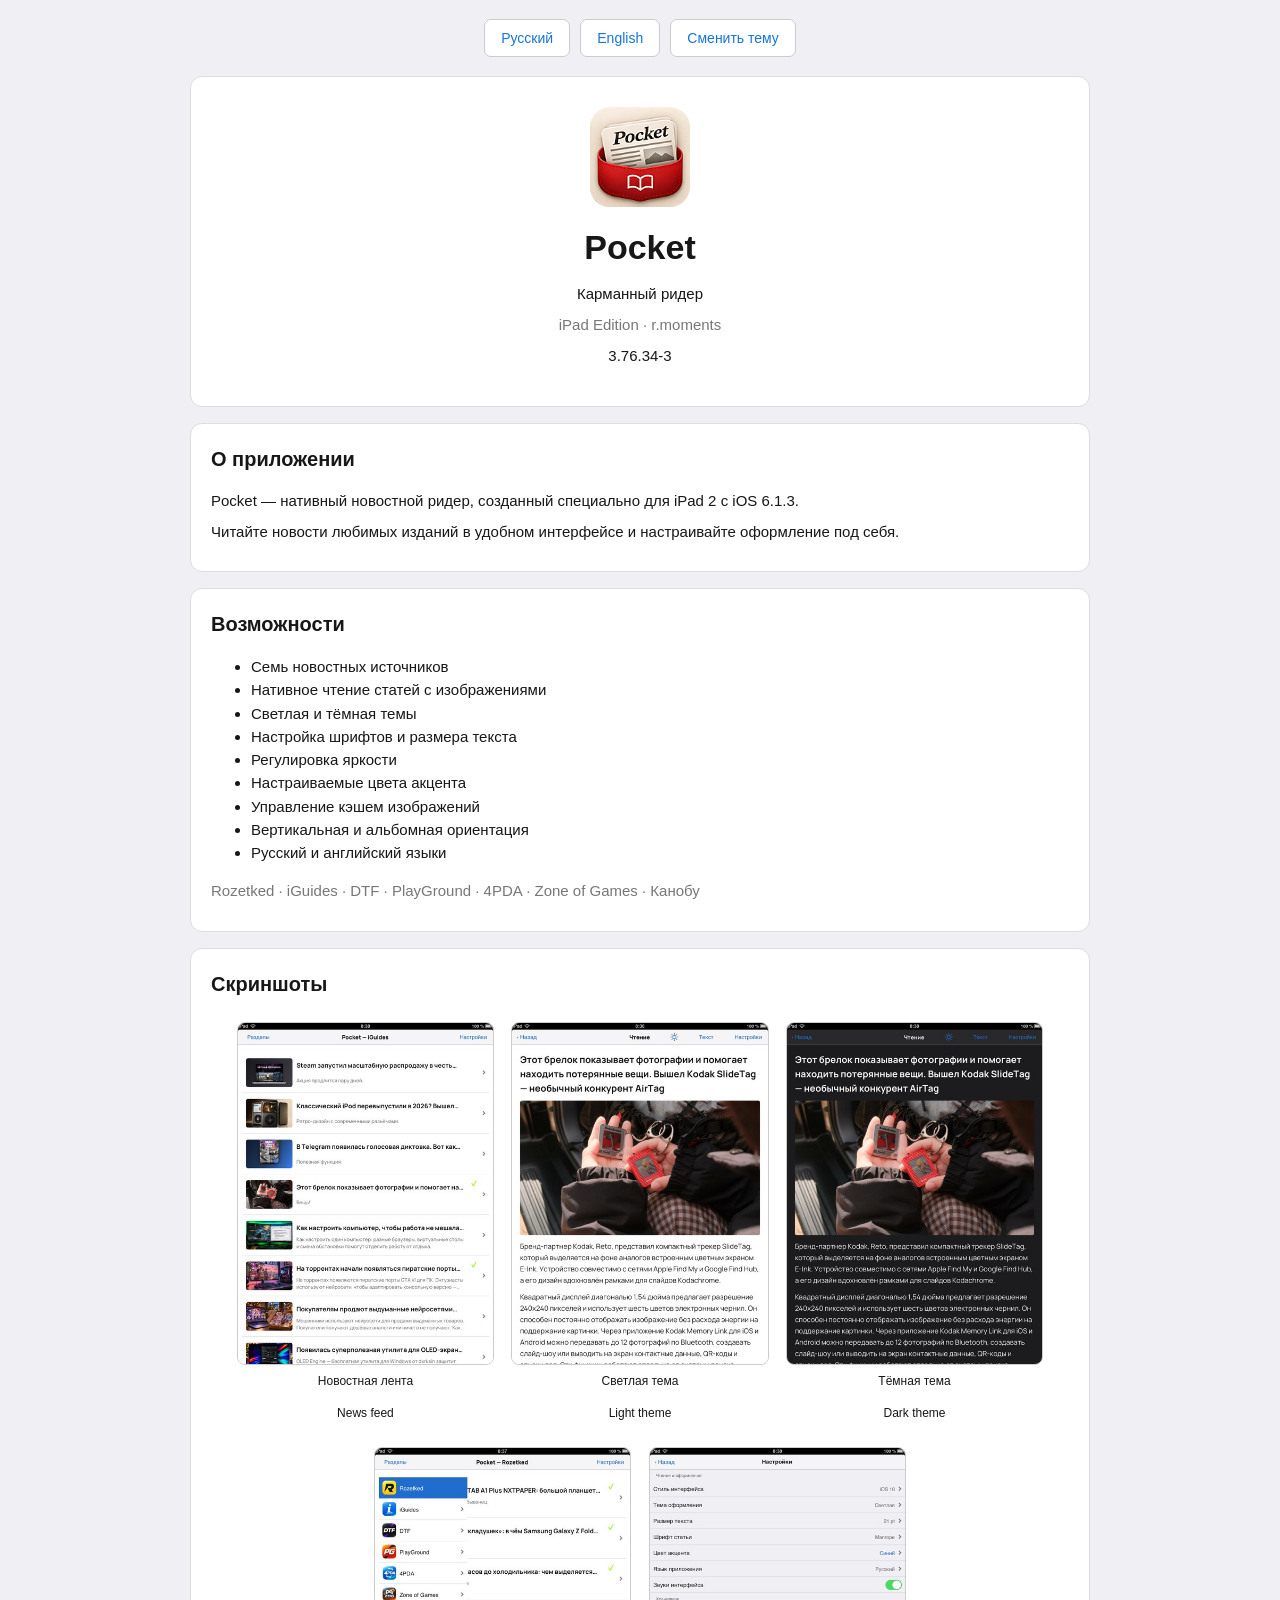
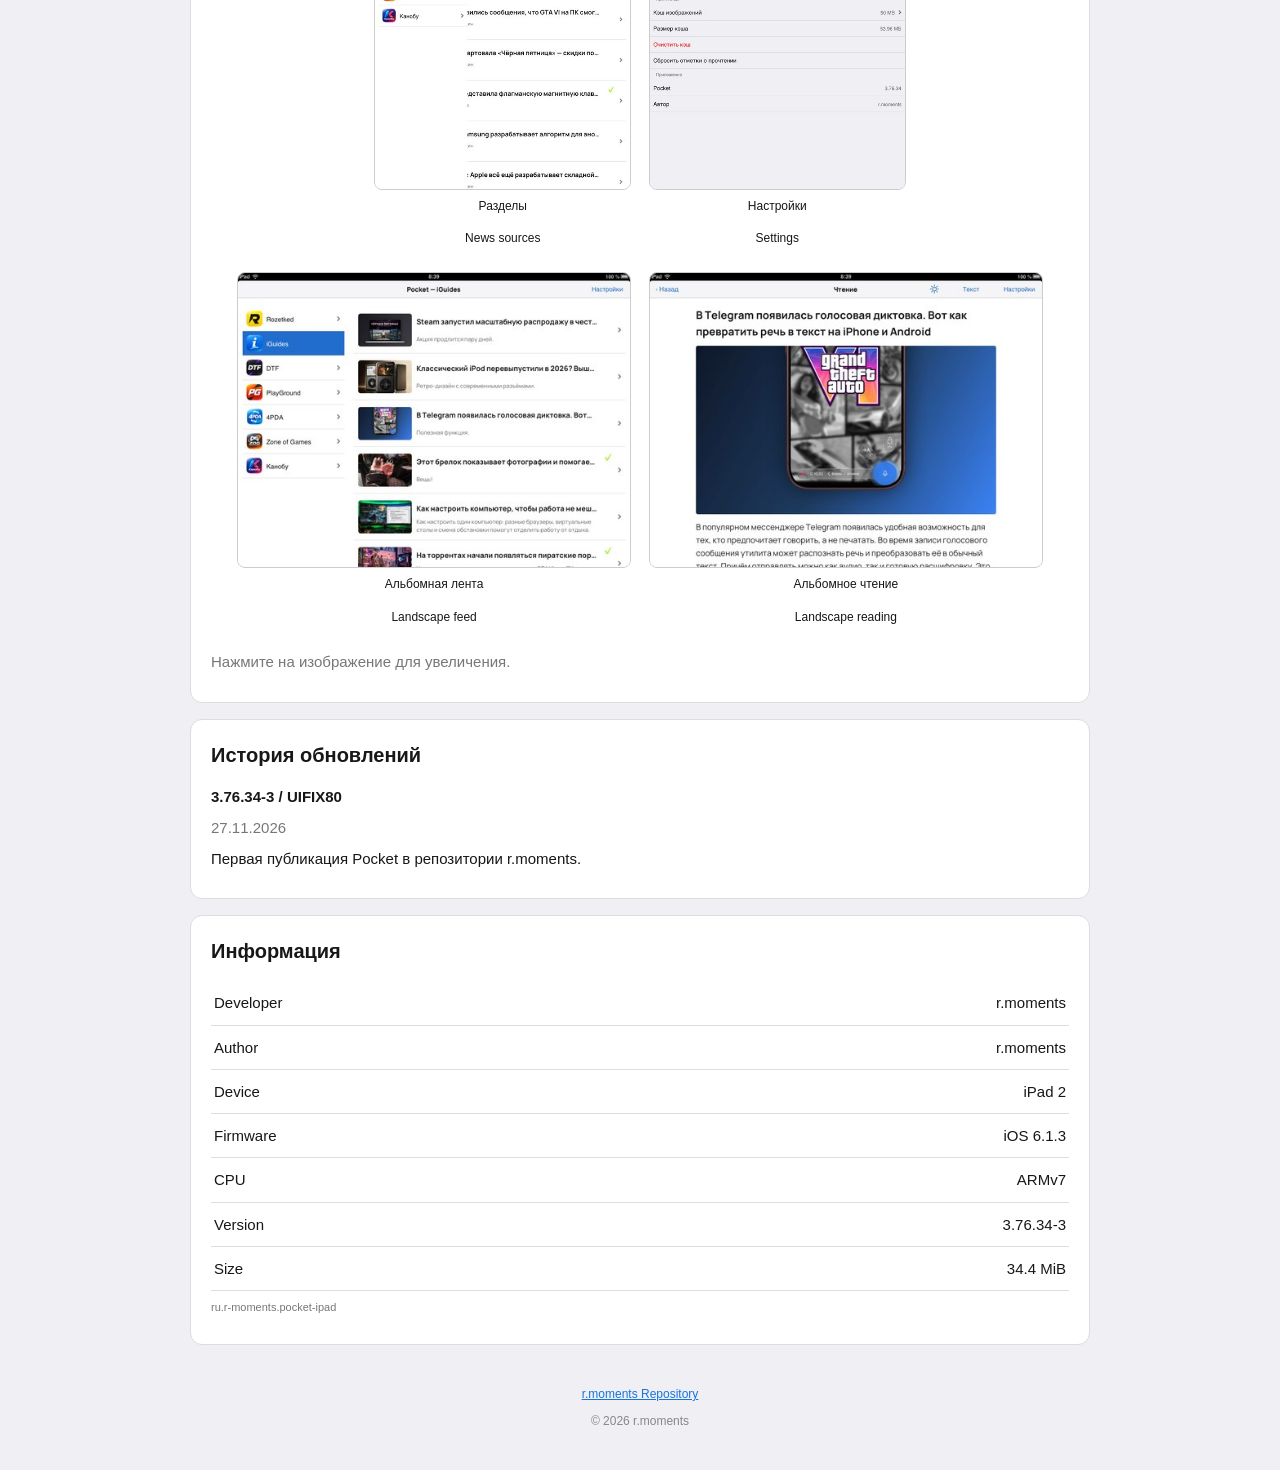
==== depictions/ru.r-moments.pocket-ipad/index.html @ 806d5dae "Update r.moments Repository" ====
<!DOCTYPE html>
<html lang="ru">
<head>
<meta charset="UTF-8">
<meta name="viewport" content="width=device-width, initial-scale=1.0">
<title>Pocket - iPad | r.moments</title>
<style>
* {-webkit-box-sizing:border-box;box-sizing:border-box}
body {
 margin:0;padding:16px;background:#efeff4;
 color:#171717;font-family:Helvetica,Arial,sans-serif;
 font-size:15px;line-height:1.55
}
main {display:block;max-width:900px;margin:0 auto}
.panel {
 background:#fff;border:1px solid #ddd;
 border-radius:12px;padding:20px;margin-bottom:16px
}
.hero {text-align:center;padding:30px 16px}
.hero img {width:100px;height:100px;border-radius:20px}
h1 {font-size:34px;margin:8px 0 0}
h2 {font-size:20px;margin:0 0 14px}
p {margin:8px 0}
.muted {color:#777}
.controls {text-align:center;margin-bottom:16px}
button {
 background:#fff;color:#1675db;border:1px solid #ccc;
 border-radius:7px;padding:10px 16px;margin:3px;
 font-size:14px;cursor:pointer
}
.info {width:100%;border-collapse:collapse}
.info td {padding:10px 3px;border-bottom:1px solid #ddd}
.info td:last-child {text-align:right}
.gallery {text-align:center}
.shot {
 display:inline-block;vertical-align:top;
 width:30%;margin:1%;text-decoration:none;color:inherit
}
.shot img {
 display:block;width:100%;height:auto;
 border:1px solid #ccc;border-radius:8px
}
.shot span {display:block;font-size:12px;padding:7px 0}
.wide {width:46%}
a {color:#1675db}
footer {text-align:center;color:#888;padding:16px;font-size:12px}
.en {display:none}
body.english .ru {display:none}
body.english .en {display:block}
body.english span.en {display:inline}
body.dark {background:#151515;color:#eee}
body.dark .panel {background:#242424;border-color:#393939}
body.dark button {background:#292929;border-color:#444;color:#69aaff}
body.dark .muted {color:#aaa}
body.dark .info td {border-color:#444}
body.dark a {color:#69aaff}
@media(max-width:500px){
 body {padding:10px}
 .panel {padding:14px}
 .shot {width:46%}
 .wide {width:96%}
}
</style>
</head>
<body>
<main>

<div class="controls">
<button onclick="language('ru')">Русский</button>
<button onclick="language('en')">English</button>
<button onclick="theme()">
<span class="ru">Сменить тему</span>
<span class="en">Switch theme</span>
</button>
</div>

<div class="panel hero">
<img src="Icon.png" alt="Pocket">
<h1>Pocket</h1>
<p class="ru">Карманный ридер</p>
<p class="en">Your pocket news reader</p>
<p class="muted">iPad Edition &middot; r.moments</p>
<p id="version">3.76.34-3</p>
</div>

<div class="panel">
<h2 class="ru">О приложении</h2>
<h2 class="en">About</h2>

<div class="ru">
<p>Pocket — нативный новостной ридер,
созданный специально для iPad 2 с iOS 6.1.3.</p>
<p>Читайте новости любимых изданий
в удобном интерфейсе и настраивайте
оформление под себя.</p>
</div>

<div class="en">
<p>Pocket is a native news reader designed
for iPad 2 running iOS 6.1.3.</p>
<p>Read your favourite news sources
with a customizable reading experience.</p>
</div>
</div>

<div class="panel">
<h2 class="ru">Возможности</h2>
<h2 class="en">Features</h2>
<ul class="ru">
<li>Семь новостных источников</li>
<li>Нативное чтение статей с изображениями</li>
<li>Светлая и тёмная темы</li>
<li>Настройка шрифтов и размера текста</li>
<li>Регулировка яркости</li>
<li>Настраиваемые цвета акцента</li>
<li>Управление кэшем изображений</li>
<li>Вертикальная и альбомная ориентация</li>
<li>Русский и английский языки</li>
</ul>
<ul class="en">
<li>Seven news sources</li>
<li>Native article reading with images</li>
<li>Light and dark themes</li>
<li>Custom fonts and text sizes</li>
<li>Brightness adjustment</li>
<li>Custom accent colours</li>
<li>Image cache management</li>
<li>Portrait and landscape layouts</li>
<li>Russian and English languages</li>
</ul>
<p class="muted">
Rozetked &middot; iGuides &middot; DTF &middot;
PlayGround &middot; 4PDA &middot;
Zone of Games &middot; Канобу
</p>
</div>

<div class="panel">
<h2 class="ru">Скриншоты</h2>
<h2 class="en">Screenshots</h2>
<div class="gallery" id="gallery"></div>
<p class="muted ru">Нажмите на изображение для увеличения.</p>
<p class="muted en">Tap an image to view it full size.</p>
</div>

<div class="panel">
<h2 class="ru">История обновлений</h2>
<h2 class="en">Version history</h2>
<strong>3.76.34-3 / UIFIX80</strong>
<p class="muted">27.11.2026</p>
<p class="ru">Первая публикация Pocket
в репозитории r.moments.</p>
<p class="en">Initial release in the
r.moments repository.</p>
</div>

<div class="panel">
<h2 class="ru">Информация</h2>
<h2 class="en">Information</h2>
<table class="info">
<tr><td>Developer</td><td>r.moments</td></tr>
<tr><td>Author</td><td>r.moments</td></tr>
<tr><td>Device</td><td>iPad 2</td></tr>
<tr><td>Firmware</td><td>iOS 6.1.3</td></tr>
<tr><td>CPU</td><td>ARMv7</td></tr>
<tr><td>Version</td><td id="package-version">3.76.34-3</td></tr>
<tr><td>Size</td><td id="package-size">34.4 MB</td></tr>
</table>
<p class="muted" style="font-size:11px;word-wrap:break-word">
ru.r-moments.pocket-ipad
</p>
</div>

<footer>
<p><a href="../../">r.moments Repository</a></p>
<p>&copy; 2026 r.moments</p>
</footer>

</main>

<script src="../../catalog.js"></script>
<script>
var lang = 'ru';
var dark = false;

function refresh() {
 document.body.className =
  (lang === 'en' ? 'english' : '') +
  (dark ? ' dark' : '');
 document.documentElement.lang = lang;
 try {
  localStorage.setItem('pocket-page-lang',lang);
  localStorage.setItem('pocket-page-dark',dark?'1':'0');
 } catch(e) {}
}

function language(value) {
 lang=value;
 refresh();
}

function theme() {
 dark=!dark;
 refresh();
}

try {
 lang=localStorage.getItem('pocket-page-lang')||'ru';
 dark=localStorage.getItem('pocket-page-dark')==='1';
} catch(e) {}

refresh();

var images=[
 ['06','Новостная лента','News feed',false],
 ['05','Светлая тема','Light theme',false],
 ['04','Тёмная тема','Dark theme',false],
 ['07','Разделы','News sources',false],
 ['03','Настройки','Settings',false],
 ['02','Альбомная лента','Landscape feed',true],
 ['01','Альбомное чтение','Landscape reading',true]
];

var base='../../screenshots/ru.r-moments.pocket-ipad/';
var html='';
for(var i=0;i<images.length;i++){
 var item=images[i];
 var path=base+'Pocket-iPad-'+item[0];
 html+='<a class="shot'+(item[3]?' wide':'')+
 '" href="'+path+'.jpg">'+
 '<img src="'+path+'-thumb.jpg" alt="'+item[2]+'">'+
 '<span class="ru">'+item[1]+'</span>'+
 '<span class="en">'+item[2]+'</span></a>';
}
document.getElementById('gallery').innerHTML=html;

var packages=window.RM_PACKAGES||[];
for(var j=0;j<packages.length;j++){
 var p=packages[j];
 if(p.Package==='ru.r-moments.pocket-ipad'){
  document.getElementById('version').innerHTML=p.Version;
  document.getElementById('package-version').innerHTML=p.Version;
  document.getElementById('package-size').innerHTML=
   (Number(p.Size)/1048576).toFixed(1)+' MiB';
 }
}
</script>
</body>
</html>
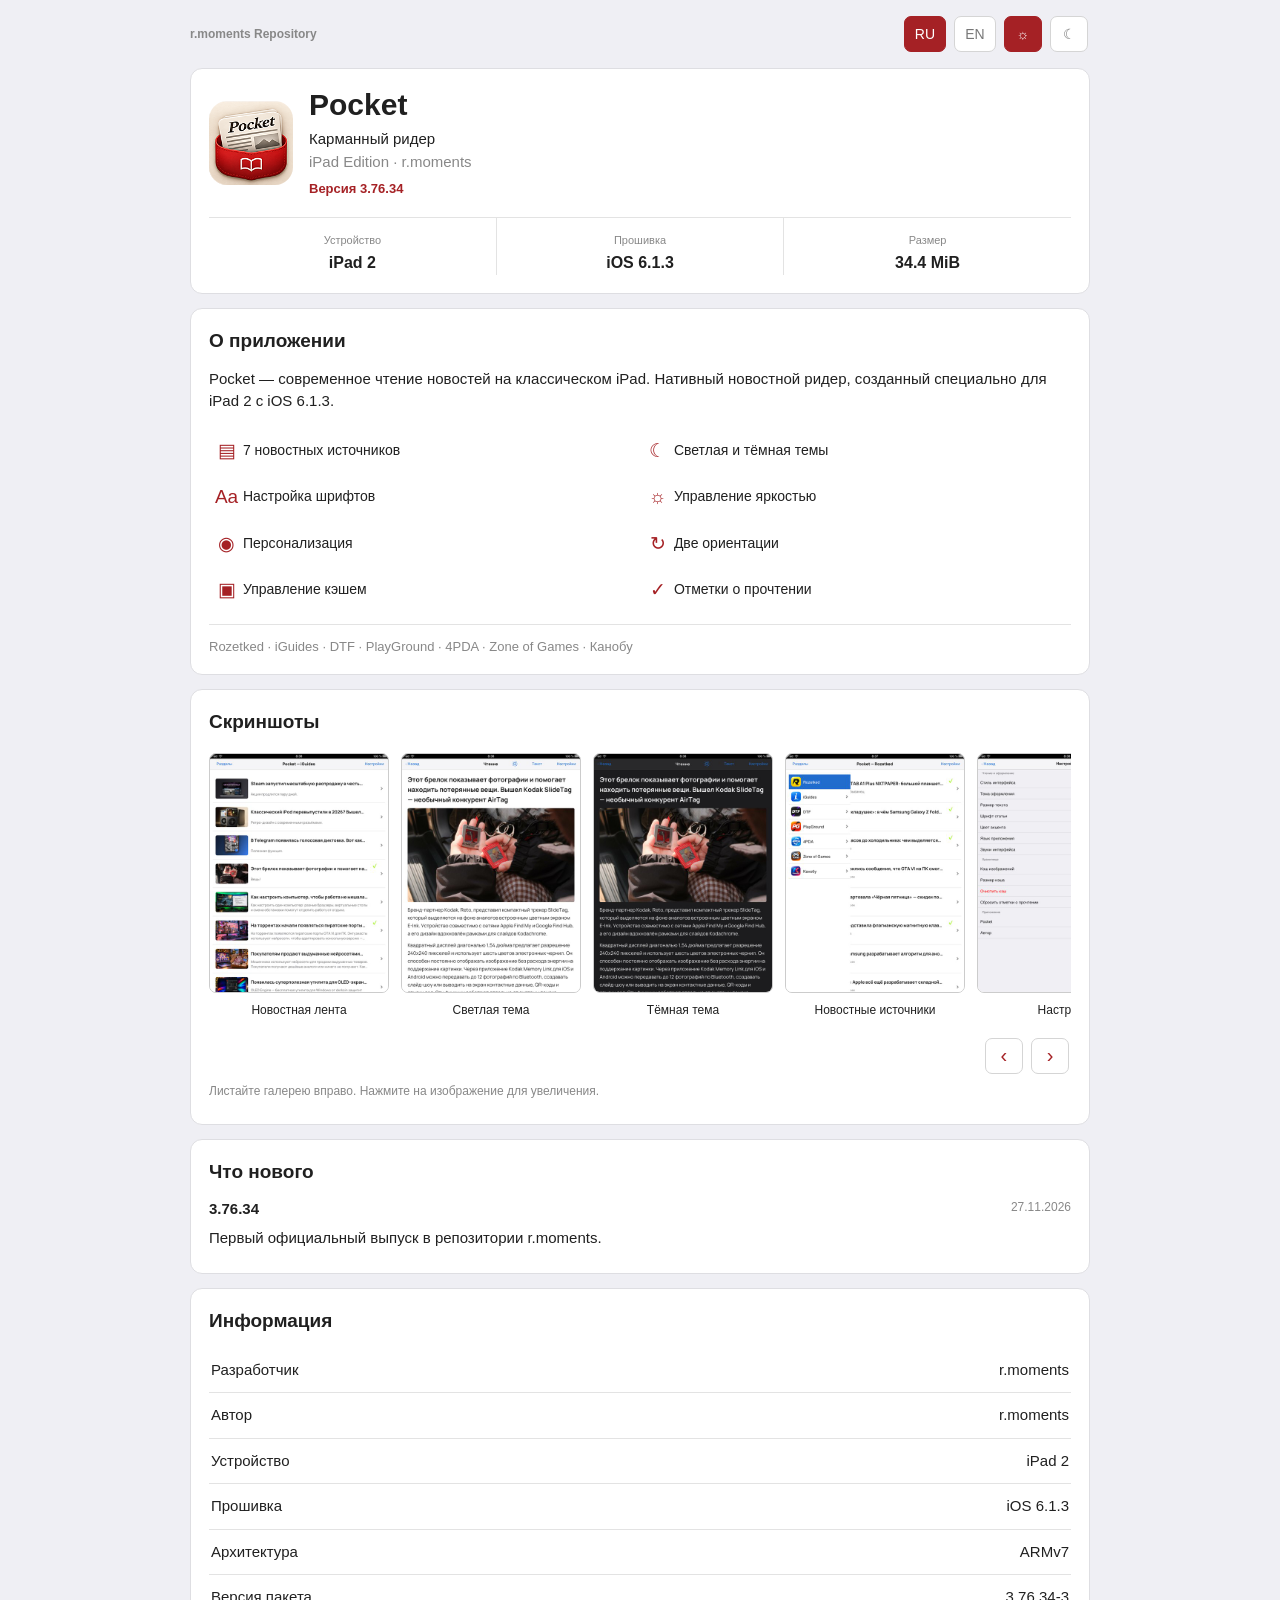
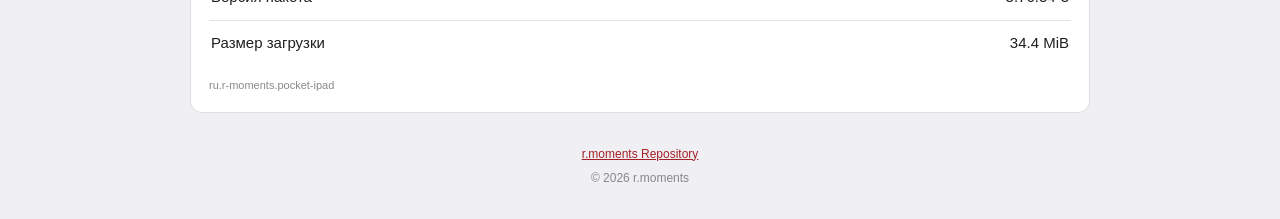
==== commit 090244e9: "Pocket Depiction 1.0.1" ====
--- a/depictions/ru.r-moments.pocket-ipad/index.html
+++ b/depictions/ru.r-moments.pocket-ipad/index.html
@@ -4,190 +4,544 @@
 <meta charset="UTF-8">
 <meta name="viewport" content="width=device-width, initial-scale=1.0">
 <title>Pocket - iPad | r.moments</title>
+
 <style>
-* {-webkit-box-sizing:border-box;box-sizing:border-box}
+* {
+ -webkit-box-sizing:border-box;
+ box-sizing:border-box;
+}
 body {
- margin:0;padding:16px;background:#efeff4;
- color:#171717;font-family:Helvetica,Arial,sans-serif;
- font-size:15px;line-height:1.55
-}
-main {display:block;max-width:900px;margin:0 auto}
+ margin:0;
+ padding:14px;
+ background:#efeff4;
+ color:#202020;
+ font-family:Helvetica,Arial,sans-serif;
+ font-size:15px;
+ line-height:1.5;
+}
+main {
+ display:block;
+ max-width:900px;
+ margin:0 auto;
+}
 .panel {
- background:#fff;border:1px solid #ddd;
- border-radius:12px;padding:20px;margin-bottom:16px
-}
-.hero {text-align:center;padding:30px 16px}
-.hero img {width:100px;height:100px;border-radius:20px}
-h1 {font-size:34px;margin:8px 0 0}
-h2 {font-size:20px;margin:0 0 14px}
-p {margin:8px 0}
-.muted {color:#777}
-.controls {text-align:center;margin-bottom:16px}
+ background:#fff;
+ border:1px solid #dedee2;
+ border-radius:12px;
+ padding:18px;
+ margin-bottom:14px;
+}
+.toolbar {
+ display:table;
+ width:100%;
+ margin-bottom:14px;
+}
+.brand {
+ display:table-cell;
+ vertical-align:middle;
+ font-size:12px;
+ font-weight:bold;
+ color:#888;
+}
+.controls {
+ display:table-cell;
+ vertical-align:middle;
+ text-align:right;
+ white-space:nowrap;
+}
 button {
- background:#fff;color:#1675db;border:1px solid #ccc;
- border-radius:7px;padding:10px 16px;margin:3px;
- font-size:14px;cursor:pointer
-}
-.info {width:100%;border-collapse:collapse}
-.info td {padding:10px 3px;border-bottom:1px solid #ddd}
-.info td:last-child {text-align:right}
-.gallery {text-align:center}
+ font-family:Helvetica,Arial,sans-serif;
+ font-size:14px;
+ color:#777;
+ background:#fff;
+ border:1px solid #d5d5d5;
+ border-radius:7px;
+ min-width:38px;
+ height:36px;
+ margin:2px;
+ padding:0 10px;
+ cursor:pointer;
+}
+button.active {
+ color:#fff;
+ background:#a52125;
+ border-color:#a52125;
+}
+.hero-table {
+ display:table;
+ width:100%;
+}
+.hero-icon {
+ display:table-cell;
+ width:100px;
+ vertical-align:middle;
+}
+.hero-icon img {
+ width:84px;
+ height:84px;
+ border-radius:18px;
+ display:block;
+}
+.hero-info {
+ display:table-cell;
+ vertical-align:middle;
+}
+h1 {
+ font-size:30px;
+ line-height:1.2;
+ margin:0 0 5px;
+}
+h2 {
+ font-size:19px;
+ margin:0 0 12px;
+}
+p {
+ margin:6px 0;
+}
+.muted {
+ color:#888;
+}
+.accent {
+ color:#a52125;
+}
+.version {
+ color:#a52125;
+ font-size:13px;
+ font-weight:bold;
+ margin-top:6px;
+}
+.metrics {
+ width:100%;
+ table-layout:fixed;
+ border-collapse:collapse;
+ margin-top:18px;
+ border-top:1px solid #e3e3e3;
+}
+.metrics td {
+ text-align:center;
+ padding:14px 3px 0;
+ vertical-align:top;
+}
+.metrics td+td {
+ border-left:1px solid #e3e3e3;
+}
+.metric-label {
+ color:#888;
+ font-size:11px;
+}
+.metric-value {
+ font-size:16px;
+ font-weight:bold;
+ margin-top:3px;
+}
+.features {
+ margin-top:15px;
+ font-size:0;
+}
+.feature {
+ display:inline-block;
+ width:50%;
+ padding:9px 5px;
+ vertical-align:top;
+ font-size:14px;
+}
+.feature-icon {
+ display:inline-block;
+ width:25px;
+ color:#a52125;
+ font-size:19px;
+ text-align:center;
+ vertical-align:middle;
+}
+.sources {
+ border-top:1px solid #e3e3e3;
+ padding-top:12px;
+ margin-top:10px;
+ font-size:13px;
+}
+.gallery {
+ overflow-x:auto;
+ overflow-y:hidden;
+ white-space:nowrap;
+ -webkit-overflow-scrolling:touch;
+ padding:4px 0 12px;
+}
 .shot {
- display:inline-block;vertical-align:top;
- width:30%;margin:1%;text-decoration:none;color:inherit
+ display:inline-block;
+ vertical-align:top;
+ text-decoration:none;
+ color:inherit;
+ margin-right:12px;
+ width:180px;
+ white-space:normal;
+}
+.shot.wide {
+ width:320px;
 }
 .shot img {
- display:block;width:100%;height:auto;
- border:1px solid #ccc;border-radius:8px
-}
-.shot span {display:block;font-size:12px;padding:7px 0}
-.wide {width:46%}
-a {color:#1675db}
-footer {text-align:center;color:#888;padding:16px;font-size:12px}
-.en {display:none}
-body.english .ru {display:none}
-body.english .en {display:block}
-body.english span.en {display:inline}
-body.dark {background:#151515;color:#eee}
-body.dark .panel {background:#242424;border-color:#393939}
-body.dark button {background:#292929;border-color:#444;color:#69aaff}
-body.dark .muted {color:#aaa}
-body.dark .info td {border-color:#444}
-body.dark a {color:#69aaff}
-@media(max-width:500px){
- body {padding:10px}
+ display:block;
+ width:100%;
+ height:240px;
+ border:1px solid #ccc;
+ border-radius:7px;
+}
+.shot .caption {
+ display:block;
+ font-size:12px;
+ text-align:center;
+ padding-top:8px;
+}
+.gallery-buttons {
+ text-align:right;
+ margin-top:5px;
+}
+.gallery-buttons button {
+ color:#a52125;
+ font-size:20px;
+}
+.info {
+ width:100%;
+ border-collapse:collapse;
+}
+.info td {
+ padding:11px 2px;
+ border-bottom:1px solid #e3e3e3;
+}
+.info td:last-child {
+ text-align:right;
+}
+.info tr:last-child td {
+ border-bottom:0;
+}
+.release-date {
+ float:right;
+ color:#888;
+ font-size:12px;
+}
+.package-id {
+ font-size:11px;
+ color:#888;
+ word-wrap:break-word;
+ margin-top:12px;
+}
+footer {
+ text-align:center;
+ padding:12px;
+ color:#888;
+ font-size:12px;
+}
+a {
+ color:#a52125;
+}
+.en {
+ display:none !important;
+}
+body.english .ru {
+ display:none !important;
+}
+body.english .en {
+ display:block !important;
+}
+body.english span.en {
+ display:inline !important;
+}
+body.dark {
+ background:#151515;
+ color:#eee;
+}
+body.dark .panel {
+ background:#242424;
+ border-color:#393939;
+}
+body.dark button {
+ background:#303030;
+ color:#ccc;
+ border-color:#444;
+}
+body.dark button.active {
+ background:#a52125;
+ color:#fff;
+ border-color:#a52125;
+}
+body.dark .muted,
+body.dark .metric-label {
+ color:#aaa;
+}
+body.dark .metrics,
+body.dark .metrics td,
+body.dark .info td,
+body.dark .sources {
+ border-color:#404040;
+}
+body.dark .accent,
+body.dark .version,
+body.dark .feature-icon,
+body.dark a {
+ color:#ef777b;
+}
+body.dark .shot {
+ color:#eee;
+}
+body.dark .shot img {
+ border-color:#555;
+}
+@media(max-width:500px) {
+ body {padding:9px}
  .panel {padding:14px}
- .shot {width:46%}
- .wide {width:96%}
+ .brand {font-size:10px}
+ .hero-icon {width:83px}
+ .hero-icon img {width:70px;height:70px}
+ h1 {font-size:26px}
+ .feature {font-size:12px}
+ .metric-value {font-size:14px}
+ .shot {width:150px}
+ .shot.wide {width:267px}
+ .shot img {height:200px}
 }
 </style>
 </head>
+
 <body>
 <main>
 
-<div class="controls">
-<button onclick="language('ru')">Русский</button>
-<button onclick="language('en')">English</button>
-<button onclick="theme()">
-<span class="ru">Сменить тему</span>
-<span class="en">Switch theme</span>
-</button>
+<div class="toolbar">
+ <div class="brand">r.moments Repository</div>
+ <div class="controls">
+  <button id="ru-button" onclick="language('ru')">RU</button>
+  <button id="en-button" onclick="language('en')">EN</button>
+  <button id="light-button" onclick="theme(false)" title="Light">&#9788;</button>
+  <button id="dark-button" onclick="theme(true)" title="Dark">&#9790;</button>
+ </div>
 </div>
 
-<div class="panel hero">
-<img src="Icon.png" alt="Pocket">
-<h1>Pocket</h1>
-<p class="ru">Карманный ридер</p>
-<p class="en">Your pocket news reader</p>
-<p class="muted">iPad Edition &middot; r.moments</p>
-<p id="version">3.76.34-3</p>
+<div class="panel">
+ <div class="hero-table">
+  <div class="hero-icon">
+   <img src="Icon.png" alt="Pocket">
+  </div>
+  <div class="hero-info">
+   <h1>Pocket</h1>
+   <div class="ru">Карманный ридер</div>
+   <div class="en">Your pocket news reader</div>
+   <div class="muted">iPad Edition &middot; r.moments</div>
+   <div class="version">
+    <span class="ru">Версия</span>
+    <span class="en">Version</span>
+    <span id="app-version">3.76.34</span>
+   </div>
+  </div>
+ </div>
+
+ <table class="metrics">
+ <tr>
+  <td>
+   <div class="metric-label ru">Устройство</div>
+   <div class="metric-label en">Device</div>
+   <div class="metric-value">iPad 2</div>
+  </td>
+  <td>
+   <div class="metric-label ru">Прошивка</div>
+   <div class="metric-label en">Firmware</div>
+   <div class="metric-value">iOS 6.1.3</div>
+  </td>
+  <td>
+   <div class="metric-label ru">Размер</div>
+   <div class="metric-label en">Size</div>
+   <div class="metric-value" id="hero-size">34.4 MiB</div>
+  </td>
+ </tr>
+ </table>
 </div>
 
 <div class="panel">
-<h2 class="ru">О приложении</h2>
-<h2 class="en">About</h2>
-
-<div class="ru">
-<p>Pocket — нативный новостной ридер,
-созданный специально для iPad 2 с iOS 6.1.3.</p>
-<p>Читайте новости любимых изданий
-в удобном интерфейсе и настраивайте
-оформление под себя.</p>
+ <h2 class="ru">О приложении</h2>
+ <h2 class="en">About</h2>
+
+ <p class="ru">
+ Pocket — современное чтение новостей на классическом iPad.
+ Нативный новостной ридер, созданный специально для iPad 2
+ с iOS 6.1.3.
+ </p>
+ <p class="en">
+ Pocket brings a modern news reading experience
+ to the classic iPad 2 running iOS 6.1.3.
+ </p>
+
+ <div class="features">
+  <div class="feature">
+   <span class="feature-icon">&#9636;</span>
+   <span class="ru">7 новостных источников</span>
+   <span class="en">7 news sources</span>
+  </div>
+  <div class="feature">
+   <span class="feature-icon">&#9790;</span>
+   <span class="ru">Светлая и тёмная темы</span>
+   <span class="en">Light and dark themes</span>
+  </div>
+  <div class="feature">
+   <span class="feature-icon">Aa</span>
+   <span class="ru">Настройка шрифтов</span>
+   <span class="en">Custom fonts</span>
+  </div>
+  <div class="feature">
+   <span class="feature-icon">&#9788;</span>
+   <span class="ru">Управление яркостью</span>
+   <span class="en">Brightness control</span>
+  </div>
+  <div class="feature">
+   <span class="feature-icon">&#9673;</span>
+   <span class="ru">Персонализация</span>
+   <span class="en">Personalization</span>
+  </div>
+  <div class="feature">
+   <span class="feature-icon">&#8635;</span>
+   <span class="ru">Две ориентации</span>
+   <span class="en">Two orientations</span>
+  </div>
+  <div class="feature">
+   <span class="feature-icon">&#9635;</span>
+   <span class="ru">Управление кэшем</span>
+   <span class="en">Cache management</span>
+  </div>
+  <div class="feature">
+   <span class="feature-icon">&#10003;</span>
+   <span class="ru">Отметки о прочтении</span>
+   <span class="en">Read indicators</span>
+  </div>
+ </div>
+
+ <div class="sources muted">
+ Rozetked &middot; iGuides &middot; DTF &middot;
+ PlayGround &middot; 4PDA &middot;
+ Zone of Games &middot; Канобу
+ </div>
 </div>
 
-<div class="en">
-<p>Pocket is a native news reader designed
-for iPad 2 running iOS 6.1.3.</p>
-<p>Read your favourite news sources
-with a customizable reading experience.</p>
+<div class="panel">
+ <h2 class="ru">Скриншоты</h2>
+ <h2 class="en">Screenshots</h2>
+
+ <div class="gallery" id="gallery"></div>
+
+ <div class="gallery-buttons">
+  <button onclick="scrollGallery(-1)">&#8249;</button>
+  <button onclick="scrollGallery(1)">&#8250;</button>
+ </div>
+
+ <p class="muted ru" style="font-size:12px">
+ Листайте галерею вправо. Нажмите на изображение для увеличения.
+ </p>
+ <p class="muted en" style="font-size:12px">
+ Swipe to browse. Tap an image to enlarge it.
+ </p>
 </div>
+
+<div class="panel">
+ <h2 class="ru">Что нового</h2>
+ <h2 class="en">What's new</h2>
+
+ <span class="release-date">27.11.2026</span>
+ <strong>3.76.34</strong>
+
+ <p class="ru">
+ Первый официальный выпуск в репозитории r.moments.
+ </p>
+ <p class="en">
+ Initial release in the r.moments repository.
+ </p>
 </div>
 
 <div class="panel">
-<h2 class="ru">Возможности</h2>
-<h2 class="en">Features</h2>
-<ul class="ru">
-<li>Семь новостных источников</li>
-<li>Нативное чтение статей с изображениями</li>
-<li>Светлая и тёмная темы</li>
-<li>Настройка шрифтов и размера текста</li>
-<li>Регулировка яркости</li>
-<li>Настраиваемые цвета акцента</li>
-<li>Управление кэшем изображений</li>
-<li>Вертикальная и альбомная ориентация</li>
-<li>Русский и английский языки</li>
-</ul>
-<ul class="en">
-<li>Seven news sources</li>
-<li>Native article reading with images</li>
-<li>Light and dark themes</li>
-<li>Custom fonts and text sizes</li>
-<li>Brightness adjustment</li>
-<li>Custom accent colours</li>
-<li>Image cache management</li>
-<li>Portrait and landscape layouts</li>
-<li>Russian and English languages</li>
-</ul>
-<p class="muted">
-Rozetked &middot; iGuides &middot; DTF &middot;
-PlayGround &middot; 4PDA &middot;
-Zone of Games &middot; Канобу
-</p>
+ <h2 class="ru">Информация</h2>
+ <h2 class="en">Information</h2>
+
+ <table class="info">
+ <tr>
+  <td>
+   <span class="ru">Разработчик</span>
+   <span class="en">Developer</span>
+  </td>
+  <td>r.moments</td>
+ </tr>
+ <tr>
+  <td>
+   <span class="ru">Автор</span>
+   <span class="en">Author</span>
+  </td>
+  <td>r.moments</td>
+ </tr>
+ <tr>
+  <td>
+   <span class="ru">Устройство</span>
+   <span class="en">Device</span>
+  </td>
+  <td>iPad 2</td>
+ </tr>
+ <tr>
+  <td>
+   <span class="ru">Прошивка</span>
+   <span class="en">Firmware</span>
+  </td>
+  <td>iOS 6.1.3</td>
+ </tr>
+ <tr>
+  <td>
+   <span class="ru">Архитектура</span>
+   <span class="en">Architecture</span>
+  </td>
+  <td>ARMv7</td>
+ </tr>
+ <tr>
+  <td>
+   <span class="ru">Версия пакета</span>
+   <span class="en">Package version</span>
+  </td>
+  <td id="package-version">3.76.34-3</td>
+ </tr>
+ <tr>
+  <td>
+   <span class="ru">Размер загрузки</span>
+   <span class="en">Download size</span>
+  </td>
+  <td id="package-size">34.4 MiB</td>
+ </tr>
+ </table>
+
+ <div class="package-id">ru.r-moments.pocket-ipad</div>
 </div>
 
-<div class="panel">
-<h2 class="ru">Скриншоты</h2>
-<h2 class="en">Screenshots</h2>
-<div class="gallery" id="gallery"></div>
-<p class="muted ru">Нажмите на изображение для увеличения.</p>
-<p class="muted en">Tap an image to view it full size.</p>
-</div>
-
-<div class="panel">
-<h2 class="ru">История обновлений</h2>
-<h2 class="en">Version history</h2>
-<strong>3.76.34-3 / UIFIX80</strong>
-<p class="muted">27.11.2026</p>
-<p class="ru">Первая публикация Pocket
-в репозитории r.moments.</p>
-<p class="en">Initial release in the
-r.moments repository.</p>
-</div>
-
-<div class="panel">
-<h2 class="ru">Информация</h2>
-<h2 class="en">Information</h2>
-<table class="info">
-<tr><td>Developer</td><td>r.moments</td></tr>
-<tr><td>Author</td><td>r.moments</td></tr>
-<tr><td>Device</td><td>iPad 2</td></tr>
-<tr><td>Firmware</td><td>iOS 6.1.3</td></tr>
-<tr><td>CPU</td><td>ARMv7</td></tr>
-<tr><td>Version</td><td id="package-version">3.76.34-3</td></tr>
-<tr><td>Size</td><td id="package-size">34.4 MB</td></tr>
-</table>
-<p class="muted" style="font-size:11px;word-wrap:break-word">
-ru.r-moments.pocket-ipad
-</p>
-</div>
-
 <footer>
-<p><a href="../../">r.moments Repository</a></p>
-<p>&copy; 2026 r.moments</p>
+ <p><a href="../../">r.moments Repository</a></p>
+ <p>&copy; 2026 r.moments</p>
 </footer>
 
 </main>
 
 <script src="../../catalog.js"></script>
+
 <script>
-var lang = 'ru';
-var dark = false;
+var lang='ru';
+var dark=false;
 
 function refresh() {
- document.body.className =
-  (lang === 'en' ? 'english' : '') +
-  (dark ? ' dark' : '');
- document.documentElement.lang = lang;
+ document.body.className=
+  (lang==='en'?'english':'')+
+  (dark?' dark':'');
+
+ document.documentElement.lang=lang;
+
+ document.getElementById('ru-button').className=
+  lang==='ru'?'active':'';
+
+ document.getElementById('en-button').className=
+  lang==='en'?'active':'';
+
+ document.getElementById('light-button').className=
+  dark?'':'active';
+
+ document.getElementById('dark-button').className=
+  dark?'active':'';
+
  try {
   localStorage.setItem('pocket-page-lang',lang);
   localStorage.setItem('pocket-page-dark',dark?'1':'0');
@@ -199,9 +553,14 @@
  refresh();
 }
 
-function theme() {
- dark=!dark;
+function theme(value) {
+ dark=value;
  refresh();
+}
+
+function scrollGallery(direction) {
+ var gallery=document.getElementById('gallery');
+ gallery.scrollLeft+=direction*220;
 }
 
 try {
@@ -209,13 +568,15 @@
  dark=localStorage.getItem('pocket-page-dark')==='1';
 } catch(e) {}
 
-refresh();
+if(lang!=='ru' && lang!=='en') {
+ lang='ru';
+}
 
 var images=[
  ['06','Новостная лента','News feed',false],
  ['05','Светлая тема','Light theme',false],
  ['04','Тёмная тема','Dark theme',false],
- ['07','Разделы','News sources',false],
+ ['07','Новостные источники','News sources',false],
  ['03','Настройки','Settings',false],
  ['02','Альбомная лента','Landscape feed',true],
  ['01','Альбомное чтение','Landscape reading',true]
@@ -223,27 +584,43 @@
 
 var base='../../screenshots/ru.r-moments.pocket-ipad/';
 var html='';
-for(var i=0;i<images.length;i++){
+
+for(var i=0;i<images.length;i++) {
  var item=images[i];
  var path=base+'Pocket-iPad-'+item[0];
+
  html+='<a class="shot'+(item[3]?' wide':'')+
  '" href="'+path+'.jpg">'+
  '<img src="'+path+'-thumb.jpg" alt="'+item[2]+'">'+
- '<span class="ru">'+item[1]+'</span>'+
- '<span class="en">'+item[2]+'</span></a>';
-}
+ '<div class="caption ru">'+item[1]+'</div>'+
+ '<div class="caption en">'+item[2]+'</div>'+
+ '</a>';
+}
+
 document.getElementById('gallery').innerHTML=html;
 
 var packages=window.RM_PACKAGES||[];
-for(var j=0;j<packages.length;j++){
+
+for(var j=0;j<packages.length;j++) {
  var p=packages[j];
- if(p.Package==='ru.r-moments.pocket-ipad'){
-  document.getElementById('version').innerHTML=p.Version;
-  document.getElementById('package-version').innerHTML=p.Version;
-  document.getElementById('package-size').innerHTML=
-   (Number(p.Size)/1048576).toFixed(1)+' MiB';
+
+ if(p.Package==='ru.r-moments.pocket-ipad') {
+  if(p.Version) {
+   document.getElementById('package-version').innerHTML=p.Version;
+   document.getElementById('app-version').innerHTML=
+    String(p.Version).split('-')[0];
+  }
+
+  if(p.Size && !isNaN(Number(p.Size))) {
+   var size=(Number(p.Size)/1048576).toFixed(1)+' MiB';
+   document.getElementById('package-size').innerHTML=size;
+   document.getElementById('hero-size').innerHTML=size;
+  }
+  break;
  }
 }
+
+refresh();
 </script>
 </body>
 </html>
